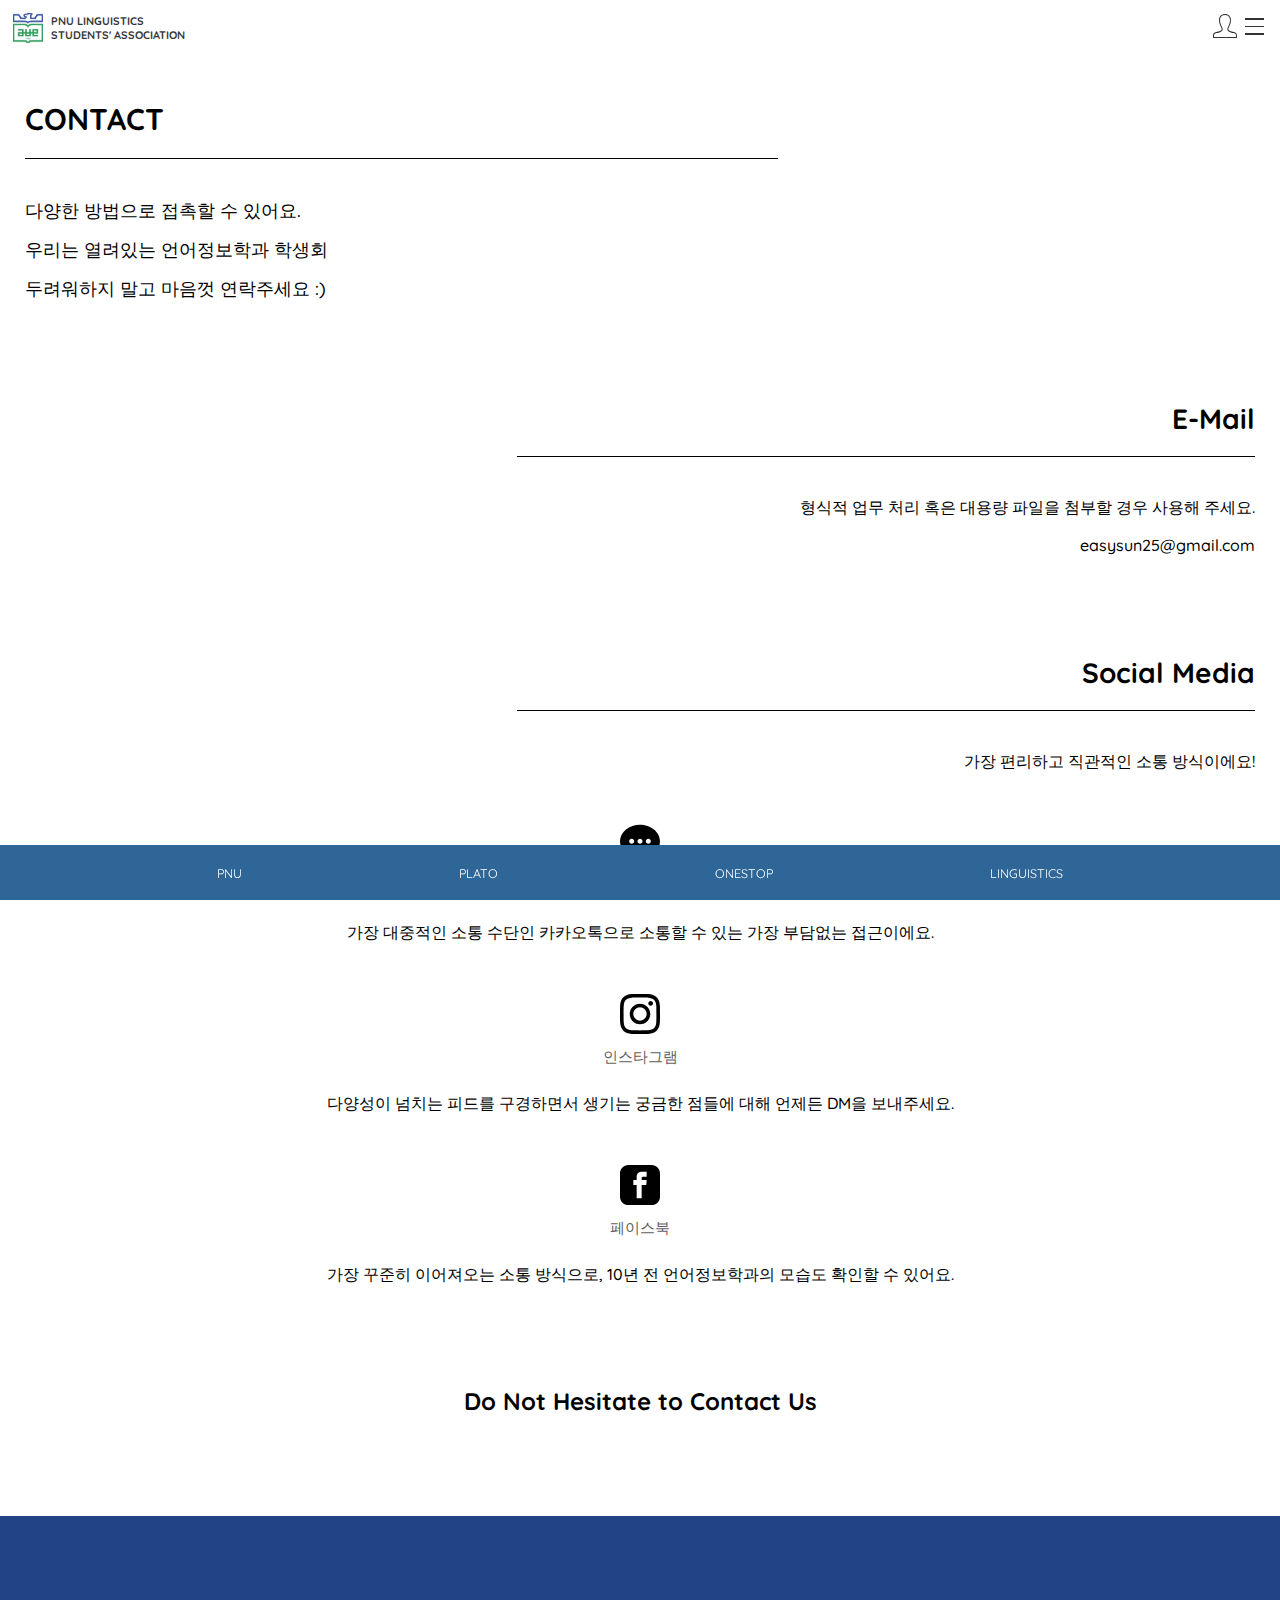
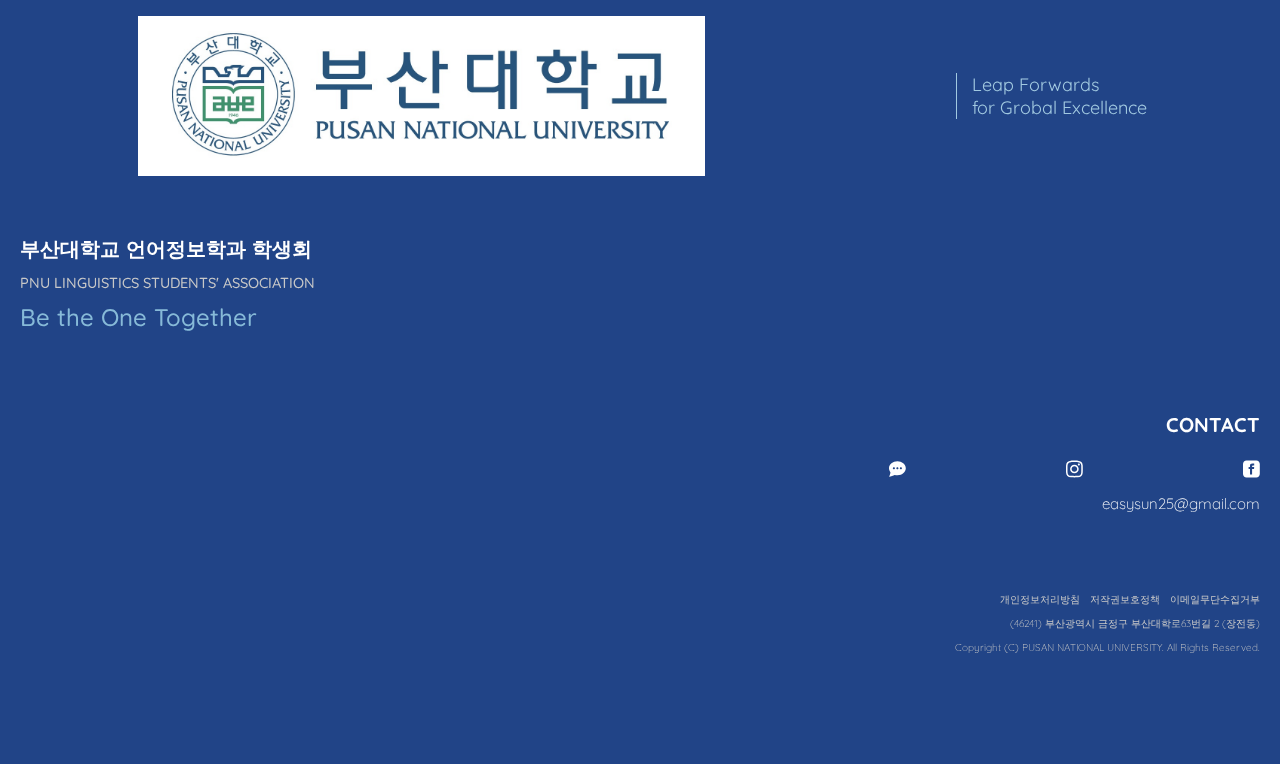
==== contact/index.html @ e8dec6d5 "Add files via upload" ====
<!DOCTYPE html>
<html>
<head>
    <meta charset="utf-8">
    <meta name="viewport" content="width=device-width, initial-scale=1.0">
    <title>부산대학교 언어정보학과 학생회</title>
    <link rel="stylesheet" href="../shared.css">
    <link rel="stylesheet" href="../contact/contact.css">
</head>

<body>

    <header>
        <div class="main_logo">
            <a href="../index.html">
            <img src="../pnu.jpg" id="header_logo">
            <div id="header_logo_title">PNU LINGUISTICS</br>STUDENTS' ASSOCIATION</div>
            </a>
        </div>
        <div class="main_menu">
                <div id="login_icon"><a href="#">
                    <svg width="24" height="24" xmlns="http://www.w3.org/2000/svg" fill-rule="evenodd" clip-rule="evenodd">
                    <path d="M12 0c-5.083 0-8.465 4.949-3.733 13.678 1.596 2.945-1.725 3.641-5.09 4.418-3.073.709-3.187 2.235-3.177 4.904l.004 1h23.99l.004-.969c.012-2.688-.093-4.223-3.177-4.935-3.438-.794-6.639-1.49-5.09-4.418 4.719-8.912 1.251-13.678-3.731-13.678m0 1c1.89 0 3.39.764 4.225 2.15 1.354 2.251.866 5.824-1.377 10.06-.577 1.092-.673 2.078-.283 2.932.937 2.049 4.758 2.632 6.032 2.928 2.303.534 2.412 1.313 2.401 3.93h-21.998c-.01-2.615.09-3.396 2.401-3.93 1.157-.266 5.138-.919 6.049-2.94.387-.858.284-1.843-.304-2.929-2.231-4.115-2.744-7.764-1.405-10.012.84-1.412 2.353-2.189 4.259-2.189"/></svg>
                </a></div>
            <button class="burgerbar">
                <span></span>
                <span></span>
                <span></span>
            </button>
        </div>
    </header>

    <nav class="mobile_nav">
        <div class="mobile_nav_items">
            <div class="mobile_nav_item mobile_nav_about" onclick="">
                ABOUT
                <div class="mobile_nav_item_sub mobile_sub1">
                    <div><a href="../pnu_linguistics/index.html">언어정보학과</a></div>
                    <div><a href="#">언어정보학과 학생회</a></div>
                </div>
            </div>
            <div class="mobile_nav_item mobile_nav_notice">
                <a href="#">NOTICE</a>
            </div>
            <div class="mobile_nav_item mobile_nav_community" onclick="">
                COMMUNITY
                <div class="mobile_nav_item_sub mobile_sub2">
                    <div><a href="#">활동게시판</a></div>
                    <div><a href="#">자유게시판</a></div>
                </div>
            </div>
            <div class="mobile_nav_item mobile_nav_contact">
                <a href="../contact/index.html">CONTACT</a>
            </div>
        </div>
    </nav>

    <main>
        
        <section class="contact_main">
            <span id="blank"></span>
            <h1>CONTACT</h1>
            <span></span>
            <h2>다양한 방법으로 접촉할 수 있어요.</h2>
            <h2>우리는 열려있는 언어정보학과 학생회</h2>
            <h2>두려워하지 말고 마음껏 연락주세요 :)</h2>
            
        </section>

        <section class="contact_email">
            <h1>E-Mail</h1>
            <span></span>
            <h2>형식적 업무 처리 혹은 대용량 파일을 첨부할 경우 사용해 주세요.</h2>
            <h3>easysun25@gmail.com</h3>
        </section>
        
        <section class="contact_sns">
            <h1>Social Media</h1>
            <span></span>
            <h2>가장 편리하고 직관적인 소통 방식이에요!</h2>
            <div>
                <div class="contact_sns_info">
                    <div class="contact_sns_icon kt">
                        <a href="https://pf.kakao.com/_xbxlXxcxl"; target="_blank">
                            <svg xmlns="http://www.w3.org/2000/svg" viewBox="0 0 24 24">
                            <path d="M12 1c-6.338 0-12 4.226-12 10.007 0 2.05.739 4.063 2.047 5.625.055 1.83-1.023 4.456-1.993 6.368 2.602-.47 6.301-1.508 7.978-2.536 9.236 2.247 15.968-3.405 15.968-9.457 0-5.812-5.701-10.007-12-10.007zm-5 11.5c-.829 0-1.5-.671-1.5-1.5s.671-1.5 1.5-1.5 1.5.671 1.5 1.5-.671 1.5-1.5 1.5zm5 0c-.829 0-1.5-.671-1.5-1.5s.671-1.5 1.5-1.5 1.5.671 1.5 1.5-.671 1.5-1.5 1.5zm5 0c-.828 0-1.5-.671-1.5-1.5s.672-1.5 1.5-1.5c.829 0 1.5.671 1.5 1.5s-.671 1.5-1.5 1.5z"/></svg>
                        </a>
                    </div>
                    <div><h4>카카오톡</h4></div>
                </div>
                <div>
                    <h3>가장 대중적인 소통 수단인 카카오톡으로 소통할 수 있는 가장 부담없는 접근이에요.</h3>
                </div>
                <div class="contact_sns_info">
                    <div class="contact_sns_icon ig">
                        <a href="https://www.instagram.com/pnu_linguistics/"; target="_blank">
                            <svg xmlns="http://www.w3.org/2000/svg" viewBox="0 0 24 24">
                            <path d="M12 2.163c3.204 0 3.584.012 4.85.07 3.252.148 4.771 1.691 4.919 4.919.058 1.265.069 1.645.069 4.849 0 3.205-.012 3.584-.069 4.849-.149 3.225-1.664 4.771-4.919 4.919-1.266.058-1.644.07-4.85.07-3.204 0-3.584-.012-4.849-.07-3.26-.149-4.771-1.699-4.919-4.92-.058-1.265-.07-1.644-.07-4.849 0-3.204.013-3.583.07-4.849.149-3.227 1.664-4.771 4.919-4.919 1.266-.057 1.645-.069 4.849-.069zm0-2.163c-3.259 0-3.667.014-4.947.072-4.358.2-6.78 2.618-6.98 6.98-.059 1.281-.073 1.689-.073 4.948 0 3.259.014 3.668.072 4.948.2 4.358 2.618 6.78 6.98 6.98 1.281.058 1.689.072 4.948.072 3.259 0 3.668-.014 4.948-.072 4.354-.2 6.782-2.618 6.979-6.98.059-1.28.073-1.689.073-4.948 0-3.259-.014-3.667-.072-4.947-.196-4.354-2.617-6.78-6.979-6.98-1.281-.059-1.69-.073-4.949-.073zm0 5.838c-3.403 0-6.162 2.759-6.162 6.162s2.759 6.163 6.162 6.163 6.162-2.759 6.162-6.163c0-3.403-2.759-6.162-6.162-6.162zm0 10.162c-2.209 0-4-1.79-4-4 0-2.209 1.791-4 4-4s4 1.791 4 4c0 2.21-1.791 4-4 4zm6.406-11.845c-.796 0-1.441.645-1.441 1.44s.645 1.44 1.441 1.44c.795 0 1.439-.645 1.439-1.44s-.644-1.44-1.439-1.44z"/></svg>
                        </a>
                    </div>
                    <div><h4>인스타그램</h4></div>
                </div>
                <div>
                    <h3>다양성이 넘치는 피드를 구경하면서 생기는 궁금한 점들에 대해 언제든 DM을 보내주세요.</h3>
                </div>
                <div class="contact_sns_info fb">
                    <div class="contact_sns_icon">
                        <a href="https://www.facebook.com/pnulinguistics"; target="_blank">
                            <svg xmlns="http://www.w3.org/2000/svg" viewBox="0 0 24 24">
                            <path d="M19 0h-14c-2.761 0-5 2.239-5 5v14c0 2.761 2.239 5 5 5h14c2.762 0 5-2.239 5-5v-14c0-2.761-2.238-5-5-5zm-3 7h-1.924c-.615 0-1.076.252-1.076.889v1.111h3l-.238 3h-2.762v8h-3v-8h-2v-3h2v-1.923c0-2.022 1.064-3.077 3.461-3.077h2.539v3z"/></svg>
                        </a>
                    </div>
                    <div><h4>페이스북</h4></div>
                </div>
                <div>
                    <h3>가장 꾸준히 이어져오는 소통 방식으로, 10년 전 언어정보학과의 모습도 확인할 수 있어요.</h3>
                </div>
            </div>
        </section>

        <section class="contact_last">
            <h1>Do Not Hesitate to Contact Us</h1>
        </section>

    </main>

    <footer class="main_footer">
        <div class="footer1">
            <div class="footer_logo_container">
                <div class="footer_logo">
                    <img src="../logo.jpg">
                </div>
                <div class="footer_logo_title">
                    <div>Leap Forwards</div>
                    <div>for Grobal Excellence</div>
                </div>
            </div>
            <div class="footer_title">
                <h1>부산대학교 언어정보학과 학생회</h1>
                <h2>PNU LINGUISTICS STUDENTS' ASSOCIATION</h2>
                <h3>Be the One Together</h3>
            </div>
        </div>
        <div class="footer2">
            <div class="footer_contact">
                <h1>CONTACT</h1>
                <div class="footer_icons">
                    <div>
                        <a href="https://pf.kakao.com/_xbxlXxcxl"; target="_blank">
                            <svg xmlns="http://www.w3.org/2000/svg" width="24" height="24" viewBox="0 0 24 24">
                            <path d="M12 1c-6.338 0-12 4.226-12 10.007 0 2.05.739 4.063 2.047 5.625.055 1.83-1.023 4.456-1.993 6.368 2.602-.47 6.301-1.508 7.978-2.536 9.236 2.247 15.968-3.405 15.968-9.457 0-5.812-5.701-10.007-12-10.007zm-5 11.5c-.829 0-1.5-.671-1.5-1.5s.671-1.5 1.5-1.5 1.5.671 1.5 1.5-.671 1.5-1.5 1.5zm5 0c-.829 0-1.5-.671-1.5-1.5s.671-1.5 1.5-1.5 1.5.671 1.5 1.5-.671 1.5-1.5 1.5zm5 0c-.828 0-1.5-.671-1.5-1.5s.672-1.5 1.5-1.5c.829 0 1.5.671 1.5 1.5s-.671 1.5-1.5 1.5z"/></svg>
                        </a>
                    </div>
                    <div>
                        <a href="https://www.instagram.com/pnu_linguistics/"; target="_blank">
                            <svg xmlns="http://www.w3.org/2000/svg" width="24" height="24" viewBox="0 0 24 24">
                            <path d="M12 2.163c3.204 0 3.584.012 4.85.07 3.252.148 4.771 1.691 4.919 4.919.058 1.265.069 1.645.069 4.849 0 3.205-.012 3.584-.069 4.849-.149 3.225-1.664 4.771-4.919 4.919-1.266.058-1.644.07-4.85.07-3.204 0-3.584-.012-4.849-.07-3.26-.149-4.771-1.699-4.919-4.92-.058-1.265-.07-1.644-.07-4.849 0-3.204.013-3.583.07-4.849.149-3.227 1.664-4.771 4.919-4.919 1.266-.057 1.645-.069 4.849-.069zm0-2.163c-3.259 0-3.667.014-4.947.072-4.358.2-6.78 2.618-6.98 6.98-.059 1.281-.073 1.689-.073 4.948 0 3.259.014 3.668.072 4.948.2 4.358 2.618 6.78 6.98 6.98 1.281.058 1.689.072 4.948.072 3.259 0 3.668-.014 4.948-.072 4.354-.2 6.782-2.618 6.979-6.98.059-1.28.073-1.689.073-4.948 0-3.259-.014-3.667-.072-4.947-.196-4.354-2.617-6.78-6.979-6.98-1.281-.059-1.69-.073-4.949-.073zm0 5.838c-3.403 0-6.162 2.759-6.162 6.162s2.759 6.163 6.162 6.163 6.162-2.759 6.162-6.163c0-3.403-2.759-6.162-6.162-6.162zm0 10.162c-2.209 0-4-1.79-4-4 0-2.209 1.791-4 4-4s4 1.791 4 4c0 2.21-1.791 4-4 4zm6.406-11.845c-.796 0-1.441.645-1.441 1.44s.645 1.44 1.441 1.44c.795 0 1.439-.645 1.439-1.44s-.644-1.44-1.439-1.44z"/></svg>
                        </a>
                    </div>
                    <div>
                        <a href="https://www.facebook.com/pnulinguistics"; target="_blank">
                            <svg xmlns="http://www.w3.org/2000/svg" width="24" height="24" viewBox="0 0 24 24">
                            <path d="M19 0h-14c-2.761 0-5 2.239-5 5v14c0 2.761 2.239 5 5 5h14c2.762 0 5-2.239 5-5v-14c0-2.761-2.238-5-5-5zm-3 7h-1.924c-.615 0-1.076.252-1.076.889v1.111h3l-.238 3h-2.762v8h-3v-8h-2v-3h2v-1.923c0-2.022 1.064-3.077 3.461-3.077h2.539v3z"/></svg>
                        </a>
                    </div>
                </div>
                <h2>easysun25@gmail.com</h2>
            </div>
            <div class="footer_etc">
                <div class="footer_policy">
                    <div><a href="https://www.pusan.ac.kr/kor/CMS/Board/Board.do?mCode=MN186"; target="_blank">개인정보처리방침</a></div>
                    <div><a href="https://www.pusan.ac.kr/kor/CMS/Board/Board.do?mCode=MN186"; target="_blank">저작권보호정책</a></div>
                    <div><a href="https://www.pusan.ac.kr/kor/CMS/Board/Board.do?mCode=MN186"; target="_blank">이메일무단수집거부</a></div>
                </div>
                <h3>(46241) 부산광역시 금정구 부산대학로63번길 2 (장전동)</h3>
                <h3>Copyright (C) PUSAN NATIONAL UNIVERSITY. All Rights Reserved.</h3>
            </div>
        </div>
    </footer>

    <footer class="fixed_footer">
        <div><a href="https://www.pusan.ac.kr/"; target="_blank">PNU</a></div>
        <div><a href="https://plato.pusan.ac.kr/"; target="_blank">PLATO</a></div>
        <div><a href="https://e-onestop.pusan.ac.kr/"; target="_blank">ONESTOP</a></div>
        <div><a href="https://linguistics.pusan.ac.kr/"; target="_blank">LINGUISTICS</a></div>    
    </footer>

    <script src="../shared.js"></script>

</body>
</html>
---- shared.css ----
@import url('https://fonts.googleapis.com/css2?family=Quicksand&display=swap');

* {box-sizing: border-box;}

html {
    height: 100%;
    font-size: 62.5%;
}

body {
    height: 100%;
    margin: 0;
    font-family: 'Quicksand', sans-serif;
}

/*header*/

header {
    position: fixed;
    top:0;
    width: 100%;
    background-color: white;
    opacity: 0.8;
    display: flex;
    justify-content: space-between;
    padding: 1.25rem;
    z-index: 100;
}

/*header_main_logo*/

.main_logo a {
    height: 3rem;
    display: flex;
    align-items: center;
    color: black;
    text-decoration: none;
}

#header_logo {
    height: 3rem;
}

#header_logo_title {
    font-size: 1.1rem;
    font-weight: 700;
    padding: 0 0.8rem;
}

/*header_main_menu*/

.main_menu {
    display: flex;
    align-items: center;
}

/*header_login*/

#login_icon svg {
    width: 4rem;
    padding: 0 0.8rem;
}

/*header_mobile_nav*/

.mobile_nav {
    transform: translateY(-150%);
    transition: transform 650ms ease-out;
    position: fixed;
    z-index: 98;
    background: rgb(0, 110, 210);
    filter: grayscale(50%);
    width: 100%;
    height: 100vh;
}

.mobile_nav_items {
    display: flex;
    flex-direction: column;
    justify-content: center;
    align-items: center;
    width: 100%;
    height: 100%;
    padding: 6rem 0;
}

.mobile_nav_item,
.mobile_nav_item a {
    font-size: 2.2rem;
    color: white;
    text-decoration: none;
}

.mobile_nav_item {
    position: relative;
    cursor: pointer;
    padding: 5rem 0;
}

.mobile_nav_notice,
.mobile_nav_contact {
    padding: 1rem 0;
    margin: 3rem 0;
}

.mobile_nav_item_sub {
    position: absolute;
    z-index: 99;
    list-style: none;
    margin: 0;
    padding: 0;
    display: flex;
    flex-direction: column;
    justify-content: space-evenly;
    align-items: center;
    width: 22.5rem;
    height: 15rem;
    border: solid 1px white;
    background-color: white;
}

.mobile_nav_item_sub a {
    font-size: 1.8rem;
    color: rgb(0, 0, 65);
    text-decoration: none;
}

.mobile_sub1 {
    left: -75px;
    top: 90px;
    display: none;
}

.mobile_sub2 {
    left: -45px;
    top: 90px;
    display: none;
}

.mobile_nav_about:hover .mobile_sub1 {
    display: flex;
}

.mobile_nav_about:active .mobile_sub1 {
    display: flex;
}

.mobile_nav_community:hover .mobile_sub2 {
    display: flex;
}

.mobile_nav_community:active .mobile_sub2 {
    display: flex;
}

.mobile_nav_notice:hover,
.mobile_nav_notice:active,
.mobile_nav_contact:hover,
.mobile_nav_contact:active {
    border-bottom: solid 1px white;
}

.mobile_nav_item_sub a:hover,
.mobile_nav_item_sub a:active {
    color: rgb(0, 132, 255);
}

/*header_burgerbar*/

.burgerbar {
    padding: 0;
    height: 3rem;
    width: 2.25rem;
    background: transparent;
    border: none;
    cursor: pointer;
    vertical-align: middle;
}

.burgerbar:focus {
    outline: none;
}

.burgerbar span {
    height: 0.135rem;
    width: 85%;
    background-color: black;
    display: block;
    margin-top: 0.4rem;
    margin-bottom: 0.6rem;
}

/*"Main Slogan:Be the One Together*/

.main_slogan {
    display: flex;
    flex-direction: column;
    justify-content: center;
    align-items: center;
    margin-top: 8rem;
    margin-bottom: 2rem;
}

.main_slogan svg {
    width: 4rem;
    fill: rgb(0, 0, 65);
}

.main_slogan h1 {
    font-size: 2.6rem;
    font-weight: 500;
    margin: 4rem 0;
}

/*footer*/

footer {
    filter: grayscale(50%);
}

/*fixed_footer*/

.fixed_footer {
    position: fixed;
    bottom: 0; 
    width: 100%;
    height: 5.5rem;
    display: flex;
    justify-content: space-evenly;
    align-items: center;
    background-color: rgb(0, 110, 210);
    z-index: 100;
}

.fixed_footer a {
    color: white;
    text-decoration: none;
    font-size: 1.25rem;
}

/*main_footer*/

.main_footer {
    padding: 10rem 0;
    background-color:rgb(0, 71, 204);
    color: white;
}

.footer1 {
    padding-left: 2rem;
}

.footer_logo_container {
    margin-bottom: 6rem;
    display: flex;
    justify-content: space-around;
    align-items: center;
}

.footer_logo {
    width: 45%;
    background-color: white;
    text-align: center;
    margin-right: 1.5rem;
}

.footer_logo img {
    width: 90%;
    padding: 1.5rem 0;
    padding-right: 0.5rem;
}

.footer_logo_title {
    display: flex;
    flex-wrap: wrap;
    flex-direction: column;
    justify-content: flex-start;
    padding: 0 1.5rem;
    border-left: solid 1.5px rgb(128, 208, 255);
    font-size: 1.8rem;
    color: rgb(128, 208, 255);
}

.footer_title h1 {
    margin: 0;
    margin-bottom: 1rem;
    font-size: 2rem;
}

.footer_title h2 {
    margin: 0;
    margin-bottom: 1rem;
    font-size: 1.45rem;
    font-weight: 500;
    color: rgb(200, 200, 200);
}

.footer_title h3 {
    margin: 0;
    font-size: 2.4rem;
    font-weight: 500;
    color: rgb(92, 195, 255);
}

.footer2 {
    text-align: right;
    padding-right: 2rem;
    margin-top: 8rem;
}

.footer2 h1 {
    margin: 2rem 0;
    font-size: 2rem;
}

.footer_icons {
    display: flex;
    justify-content: space-between;
    padding-left: 70%;
}

.footer_icons svg {
    fill: white;
    width: 70%;
}

.footer2 h2 {
    font-size: 1.5rem;
    font-weight: 300;
    margin-top: 1rem;
    margin-bottom: 8rem;
}

.footer_policy {
    display: flex;
    justify-content: flex-end;
}

.footer_policy div {
    text-align: center;
    font-size: 1rem;
    margin-left: 1rem;
}

.footer_policy a {
    color: rgb(200, 200, 200);
    text-decoration: none;
}

.footer2 h3 {
    font-size: 1rem;
    font-weight: 300;
    color: rgb(200, 200, 200);
}

/*js_open*/

.open {
    display: block !important;
    opacity: 1 !important;
    transform: translateY(0) !important;
}
---- contact/contact.css ----
/*sections_shared*/

section {
    margin: 10rem 2.5rem;
}

section h1 {
    margin: 0;
    font-size: 2.8rem;
    text-align: right;
}

section h2,
section h3 {
    font-size: 1.6rem;
    font-weight: 500;
    text-align: right;
}

#blank {
    display: block;
    width: 100%;
    height: 10rem;
    background-color: white;
    margin: 0
}

section span {
    display: block;
    width: 60%;
    height: 0.1rem;
    background-color: black;
    margin-top: 2rem;
    margin-bottom: 4rem;
}

/*section1_main*/

.contact_main {
    margin: 0;
    margin-left: 2.5rem;
    margin-bottom: 10rem;
}

.contact_main h1 {
    font-size: 3rem;
    text-align: left;
}

.contact_main h2 {
    margin: 1.5rem 0;
    font-size: 1.8rem;
    text-align: left;
}

/*section2_email*/
.contact_email span {
    margin-left: 40%;
}

/*section3_sns*/

.contact_sns span {
    margin-left: 40%;
}

.contact_sns_info {
    width: 100%;
    display: flex;
    flex-direction: column;
    align-items: center;
    justify-content: center;
    margin-top: 5rem;
}

.contact_sns_icon svg {
    width: 4rem;
}

.kt svg:hover,
.kt svg:active {
    fill: rgb(65, 34, 34);
}

.ig svg:hover,
.ig svg:active {
    fill: rgb(137, 87, 150);
}

.fb svg:hover,
.fb svg:active {
    fill: rgb(10, 58, 189);
}

.contact_sns h3 {
    text-align: center;
}

.contact_sns h4 {
    margin: 1rem 0;
    font-size: 1.5rem;
    font-weight: 500;
    color: rgb(95, 95, 95);
}

/*section5_마지막 문구*/

.contact_last h1 {
    margin: 10rem 5rem;
    text-align: center;
    font-size: 2.4rem;
}
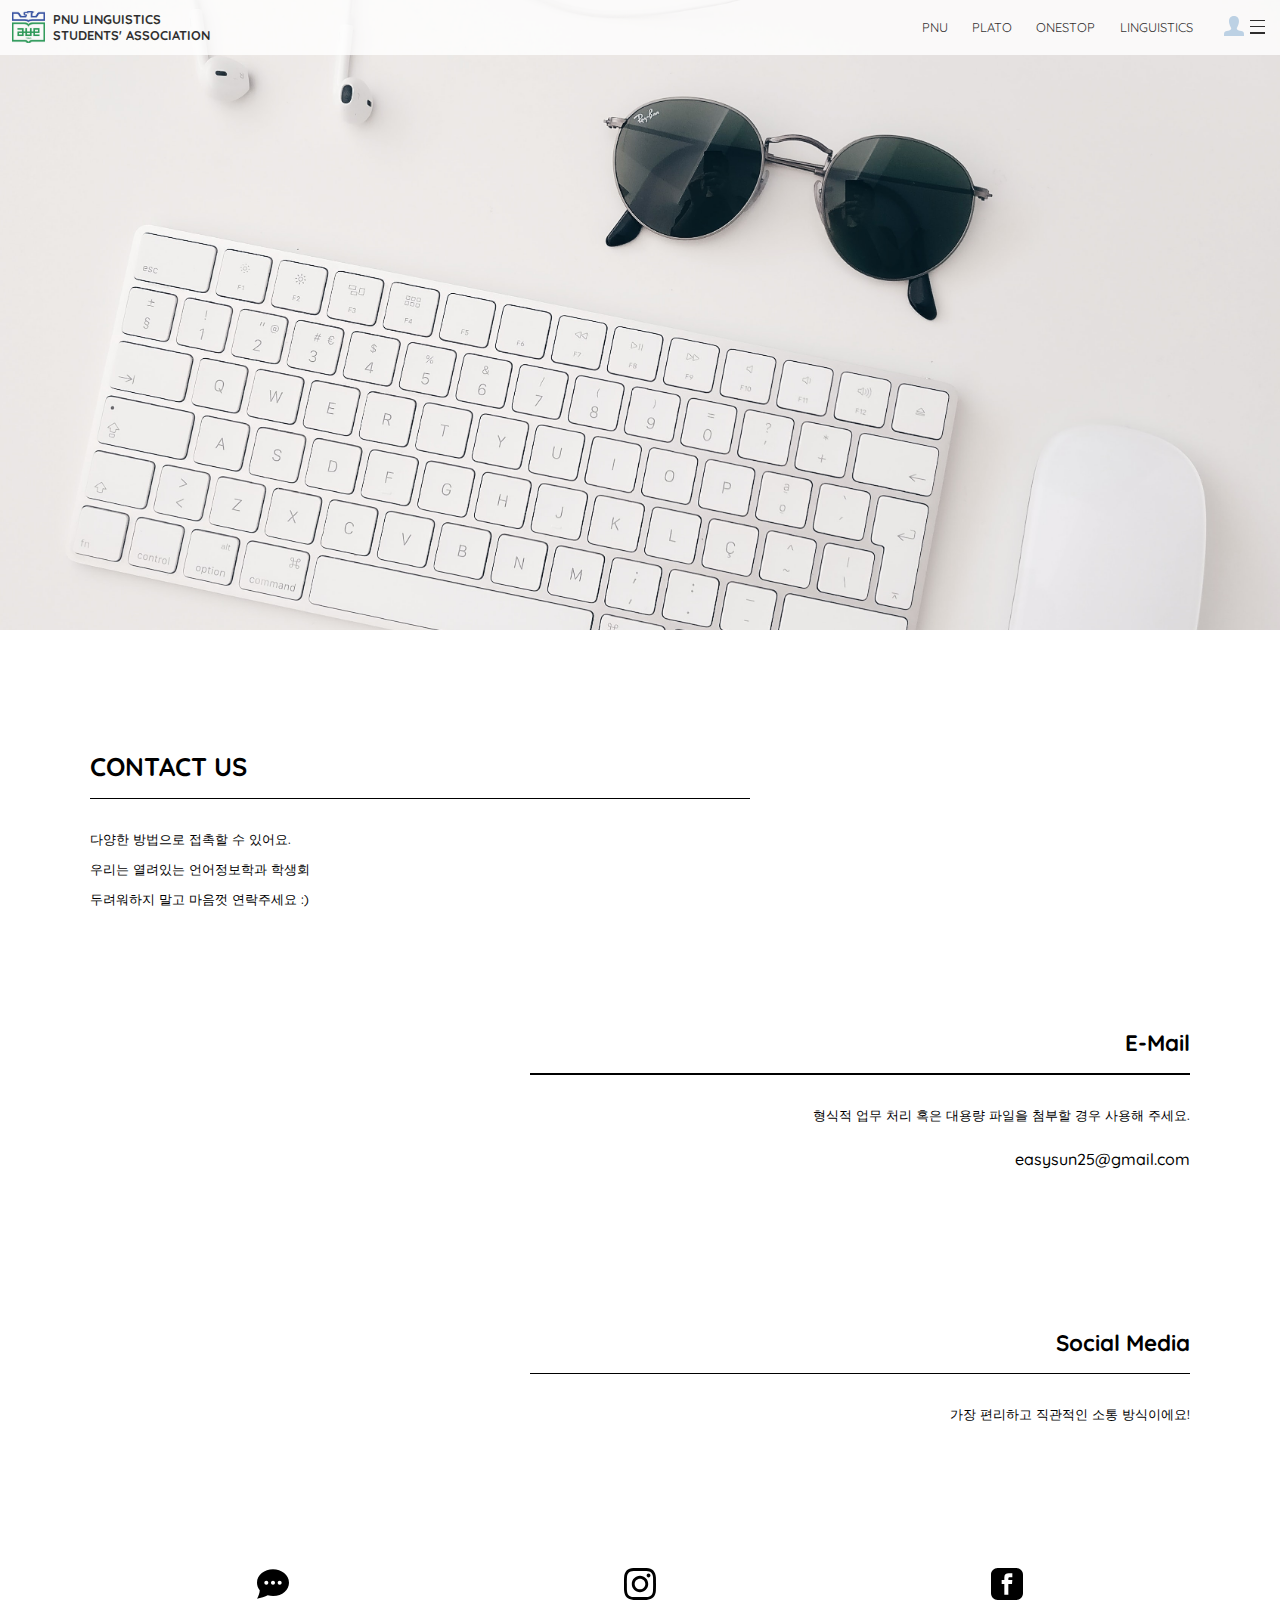
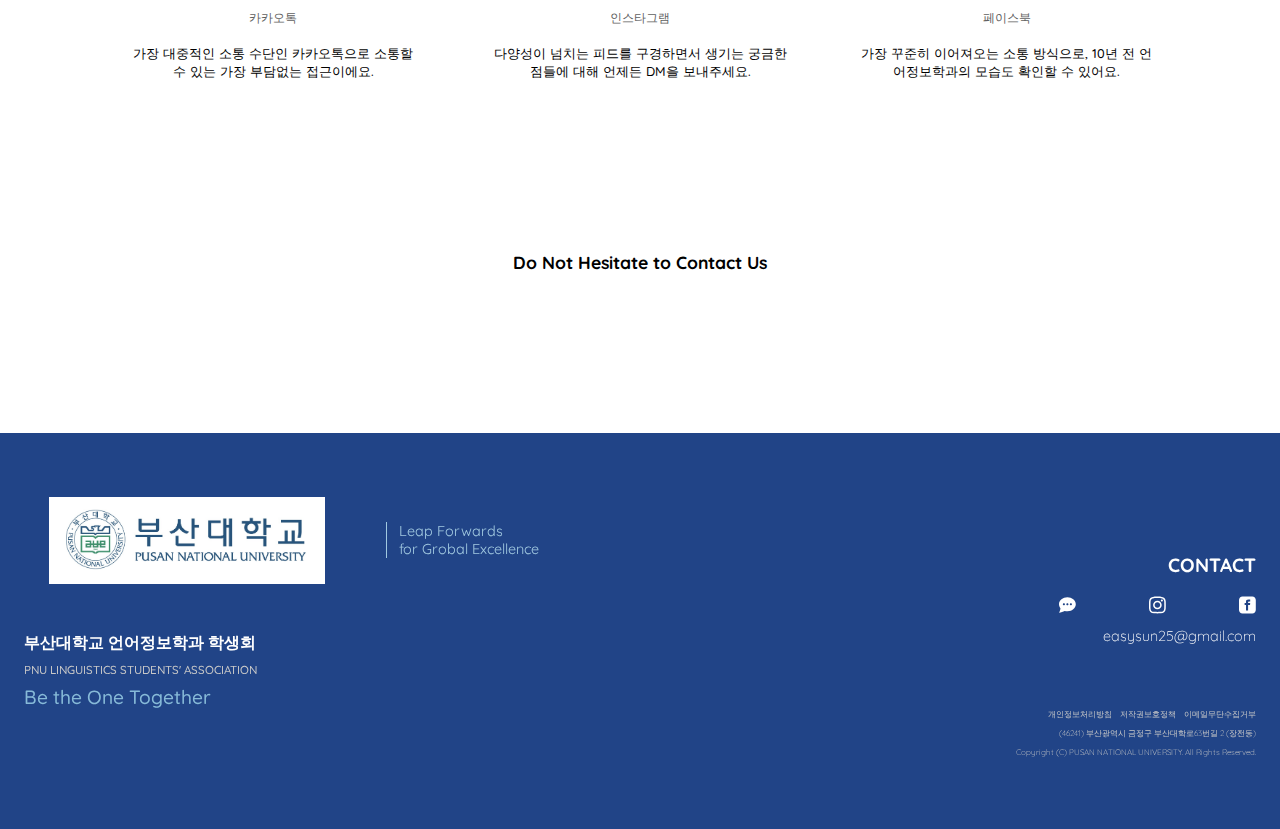
==== commit d7e0a113: "Add files via upload" ====
--- a/contact/index.html
+++ b/contact/index.html
@@ -17,16 +17,24 @@
             <div id="header_logo_title">PNU LINGUISTICS</br>STUDENTS' ASSOCIATION</div>
             </a>
         </div>
-        <div class="main_menu">
+        <div class="main_menu_bar">
+            <div class="main_link">
+                <div><a href="https://www.pusan.ac.kr/"; target="_blank">PNU</a></div>
+                <div><a href="https://plato.pusan.ac.kr/"; target="_blank">PLATO</a></div>
+                <div><a href="https://e-onestop.pusan.ac.kr/"; target="_blank">ONESTOP</a></div>
+                <div><a href="https://linguistics.pusan.ac.kr/"; target="_blank">LINGUISTICS</a></div>
+            </div>
+            <div class="main_menu">
                 <div id="login_icon"><a href="#">
-                    <svg width="24" height="24" xmlns="http://www.w3.org/2000/svg" fill-rule="evenodd" clip-rule="evenodd">
-                    <path d="M12 0c-5.083 0-8.465 4.949-3.733 13.678 1.596 2.945-1.725 3.641-5.09 4.418-3.073.709-3.187 2.235-3.177 4.904l.004 1h23.99l.004-.969c.012-2.688-.093-4.223-3.177-4.935-3.438-.794-6.639-1.49-5.09-4.418 4.719-8.912 1.251-13.678-3.731-13.678m0 1c1.89 0 3.39.764 4.225 2.15 1.354 2.251.866 5.824-1.377 10.06-.577 1.092-.673 2.078-.283 2.932.937 2.049 4.758 2.632 6.032 2.928 2.303.534 2.412 1.313 2.401 3.93h-21.998c-.01-2.615.09-3.396 2.401-3.93 1.157-.266 5.138-.919 6.049-2.94.387-.858.284-1.843-.304-2.929-2.231-4.115-2.744-7.764-1.405-10.012.84-1.412 2.353-2.189 4.259-2.189"/></svg>
+                    <svg xmlns="http://www.w3.org/2000/svg" width="24" height="24" viewBox="0 0 24 24">
+                    <path d="M20.822 18.096c-3.439-.794-6.64-1.49-5.09-4.418 4.72-8.912 1.251-13.678-3.732-13.678-5.082 0-8.464 4.949-3.732 13.678 1.597 2.945-1.725 3.641-5.09 4.418-3.073.71-3.188 2.236-3.178 4.904l.004 1h23.99l.004-.969c.012-2.688-.092-4.222-3.176-4.935z"/></svg>
                 </a></div>
-            <button class="burgerbar">
-                <span></span>
-                <span></span>
-                <span></span>
-            </button>
+                <button class="burgerbar">
+                    <span></span>
+                    <span></span>
+                    <span></span>
+                </button>
+            </div>
         </div>
     </header>
 
@@ -57,9 +65,12 @@
 
     <main>
         
+        <section class="contact_back">
+            <div></div>
+        </section>
+
         <section class="contact_main">
-            <span id="blank"></span>
-            <h1>CONTACT</h1>
+            <h1>CONTACT US</h1>
             <span></span>
             <h2>다양한 방법으로 접촉할 수 있어요.</h2>
             <h2>우리는 열려있는 언어정보학과 학생회</h2>
@@ -78,7 +89,7 @@
             <h1>Social Media</h1>
             <span></span>
             <h2>가장 편리하고 직관적인 소통 방식이에요!</h2>
-            <div>
+            <div class="contact_sns_container">
                 <div class="contact_sns_info">
                     <div class="contact_sns_icon kt">
                         <a href="https://pf.kakao.com/_xbxlXxcxl"; target="_blank">
@@ -87,9 +98,9 @@
                         </a>
                     </div>
                     <div><h4>카카오톡</h4></div>
-                </div>
-                <div>
-                    <h3>가장 대중적인 소통 수단인 카카오톡으로 소통할 수 있는 가장 부담없는 접근이에요.</h3>
+                    <div>
+                        <h3>가장 대중적인 소통 수단인 카카오톡으로 소통할 수 있는 가장 부담없는 접근이에요.</h3>
+                    </div>
                 </div>
                 <div class="contact_sns_info">
                     <div class="contact_sns_icon ig">
@@ -99,9 +110,9 @@
                         </a>
                     </div>
                     <div><h4>인스타그램</h4></div>
-                </div>
-                <div>
-                    <h3>다양성이 넘치는 피드를 구경하면서 생기는 궁금한 점들에 대해 언제든 DM을 보내주세요.</h3>
+                    <div>
+                        <h3>다양성이 넘치는 피드를 구경하면서 생기는 궁금한 점들에 대해 언제든 DM을 보내주세요.</h3>
+                    </div>
                 </div>
                 <div class="contact_sns_info fb">
                     <div class="contact_sns_icon">
@@ -111,9 +122,9 @@
                         </a>
                     </div>
                     <div><h4>페이스북</h4></div>
-                </div>
-                <div>
-                    <h3>가장 꾸준히 이어져오는 소통 방식으로, 10년 전 언어정보학과의 모습도 확인할 수 있어요.</h3>
+                    <div>
+                        <h3>가장 꾸준히 이어져오는 소통 방식으로, 10년 전 언어정보학과의 모습도 확인할 수 있어요.</h3>
+                    </div>
                 </div>
             </div>
         </section>
--- a/shared.css
+++ b/shared.css
@@ -23,7 +23,8 @@
     opacity: 0.8;
     display: flex;
     justify-content: space-between;
-    padding: 1.25rem;
+    align-items: center;
+    padding: 1.25rem 1.5rem;
     z-index: 100;
 }
 
@@ -47,6 +48,12 @@
     padding: 0 0.8rem;
 }
 
+/*header_main_link*/
+
+.main_link {
+    display: none;
+}
+
 /*header_main_menu*/
 
 .main_menu {
@@ -56,10 +63,22 @@
 
 /*header_login*/
 
+.main_menu a {
+    width: 4rem;
+    height: 2.5rem;
+    padding: 0 0.8rem;
+    margin: 0.5rem 0;
+}
+
 #login_icon svg {
-    width: 4rem;
-    padding: 0 0.8rem;
-}
+    fill: rgba(0, 93, 168, 0.3);
+}
+
+@media (min-width: 600px) {
+    
+
+}
+
 
 /*header_mobile_nav*/
 
@@ -93,7 +112,6 @@
 
 .mobile_nav_item {
     position: relative;
-    cursor: pointer;
     padding: 5rem 0;
 }
 
@@ -126,14 +144,14 @@
 }
 
 .mobile_sub1 {
-    left: -75px;
-    top: 90px;
+    left: -7.5rem;
+    top: 9rem;
     display: none;
 }
 
 .mobile_sub2 {
-    left: -45px;
-    top: 90px;
+    left: -4.5rem;
+    top: 9rem;
     display: none;
 }
 
@@ -182,7 +200,7 @@
 }
 
 .burgerbar span {
-    height: 0.135rem;
+    height: 0.13rem;
     width: 85%;
     background-color: black;
     display: block;
@@ -353,6 +371,100 @@
     color: rgb(200, 200, 200);
 }
 
+@media (min-width: 640px) {
+    html {
+        font-size: 50%;
+    }
+
+    header {
+        padding: 0.8rem 1.5rem;
+    }
+
+    #header_logo {
+        height: 4rem;
+    }
+
+    #header_logo_title {
+        font-weight: 900;
+        padding: 0 1rem;
+        font-size: 1.6rem;
+    }
+
+    .main_menu a {
+        height: 5rem;
+    }
+
+    #login_icon svg {
+        width: 2.5rem;
+        height: 5rem;
+    }
+
+    .main_menu_bar {
+        display: flex;
+        align-items: center;
+        justify-content: space-evenly;
+    }
+
+    .main_link {
+        width: 40rem;
+        display: flex;
+        justify-content: space-evenly;
+        align-items: center;
+    }
+    
+    .main_link a {
+        color: black;
+        text-decoration: none;
+        font-size: 2rem;
+        font-size: 1.6rem;
+    }
+
+    .burgerbar span {
+        height: 0.18rem;
+    }
+
+    .mobile_nav {
+        transform: translateX(100%);
+        transition: transform 550ms ease-out;
+        top: 0;
+        right: 0;
+        width: 40%;
+    }
+    
+    .fixed_footer {
+        display: none;
+    }
+
+    .main_footer {
+        display: flex;
+        padding: 8rem 0;
+    }
+
+    .footer1 {
+        width: 45%;
+        padding-left: 3rem;
+    }
+
+    .footer_logo {
+        width: 50%;
+    }
+
+    .footer2 {
+        width: 55%;
+        margin-top: 5rem;
+        padding-right: 3rem;
+    }
+
+    .footer2 h1 {
+        font-size: 2.4rem;
+    }
+
+    .footer2 h2 {
+        font-size: 1.8rem;
+    }
+
+}
+
 /*js_open*/
 
 .open {
--- a/contact/contact.css
+++ b/contact/contact.css
@@ -17,14 +17,6 @@
     text-align: right;
 }
 
-#blank {
-    display: block;
-    width: 100%;
-    height: 10rem;
-    background-color: white;
-    margin: 0
-}
-
 section span {
     display: block;
     width: 60%;
@@ -34,34 +26,56 @@
     margin-bottom: 4rem;
 }
 
-/*section1_main*/
+/*section1_background*/
+
+.contact_back {
+    margin: 0;
+}
+
+.contact_back {
+    background-image: url("contact.jpg");
+    background-position: center;
+    background-size: cover;
+    width: 100%;
+    height: 55vh;
+}
+
+/*section2_main*/
 
 .contact_main {
     margin: 0;
     margin-left: 2.5rem;
+    margin-top: 8rem;
     margin-bottom: 10rem;
 }
 
 .contact_main h1 {
-    font-size: 3rem;
     text-align: left;
 }
 
 .contact_main h2 {
     margin: 1.5rem 0;
-    font-size: 1.8rem;
     text-align: left;
 }
 
-/*section2_email*/
+/*section3_email*/
 .contact_email span {
     margin-left: 40%;
 }
 
-/*section3_sns*/
+.contact_email h3 {
+    font-size: 2rem;
+    margin: 3rem 0;
+}
+
+/*section4_sns*/
 
 .contact_sns span {
     margin-left: 40%;
+}
+
+.contact_sns_container {
+    margin: 10rem 0;
 }
 
 .contact_sns_info {
@@ -70,7 +84,7 @@
     flex-direction: column;
     align-items: center;
     justify-content: center;
-    margin-top: 5rem;
+    margin-top: 8rem;
 }
 
 .contact_sns_icon svg {
@@ -106,7 +120,43 @@
 /*section5_마지막 문구*/
 
 .contact_last h1 {
-    margin: 10rem 5rem;
+    margin: 15rem 5rem;
     text-align: center;
-    font-size: 2.4rem;
+    font-size: 2.2rem;
+}
+
+@media (min-width: 640px) {
+    section,
+    .contact_main {
+        margin: 15rem 7%;
+    }
+
+    section span {
+        height: 0.18rem;
+    }
+
+    .contact_back {
+        height: 70vh;
+    }
+
+    .contact_main h1 {
+        font-size: 3.2rem;
+    }
+
+    .contact_sns {
+        margin-top: 20rem;
+    }
+
+    .contact_sns_container {
+        display: flex;
+        justify-content: space-evenly;
+    }
+
+    .contact_sns h3 {
+        margin: 1.2rem 10%;
+    }
+    
+    .contact_last h1 {
+        margin: 20rem 5rem;
+    }
 }